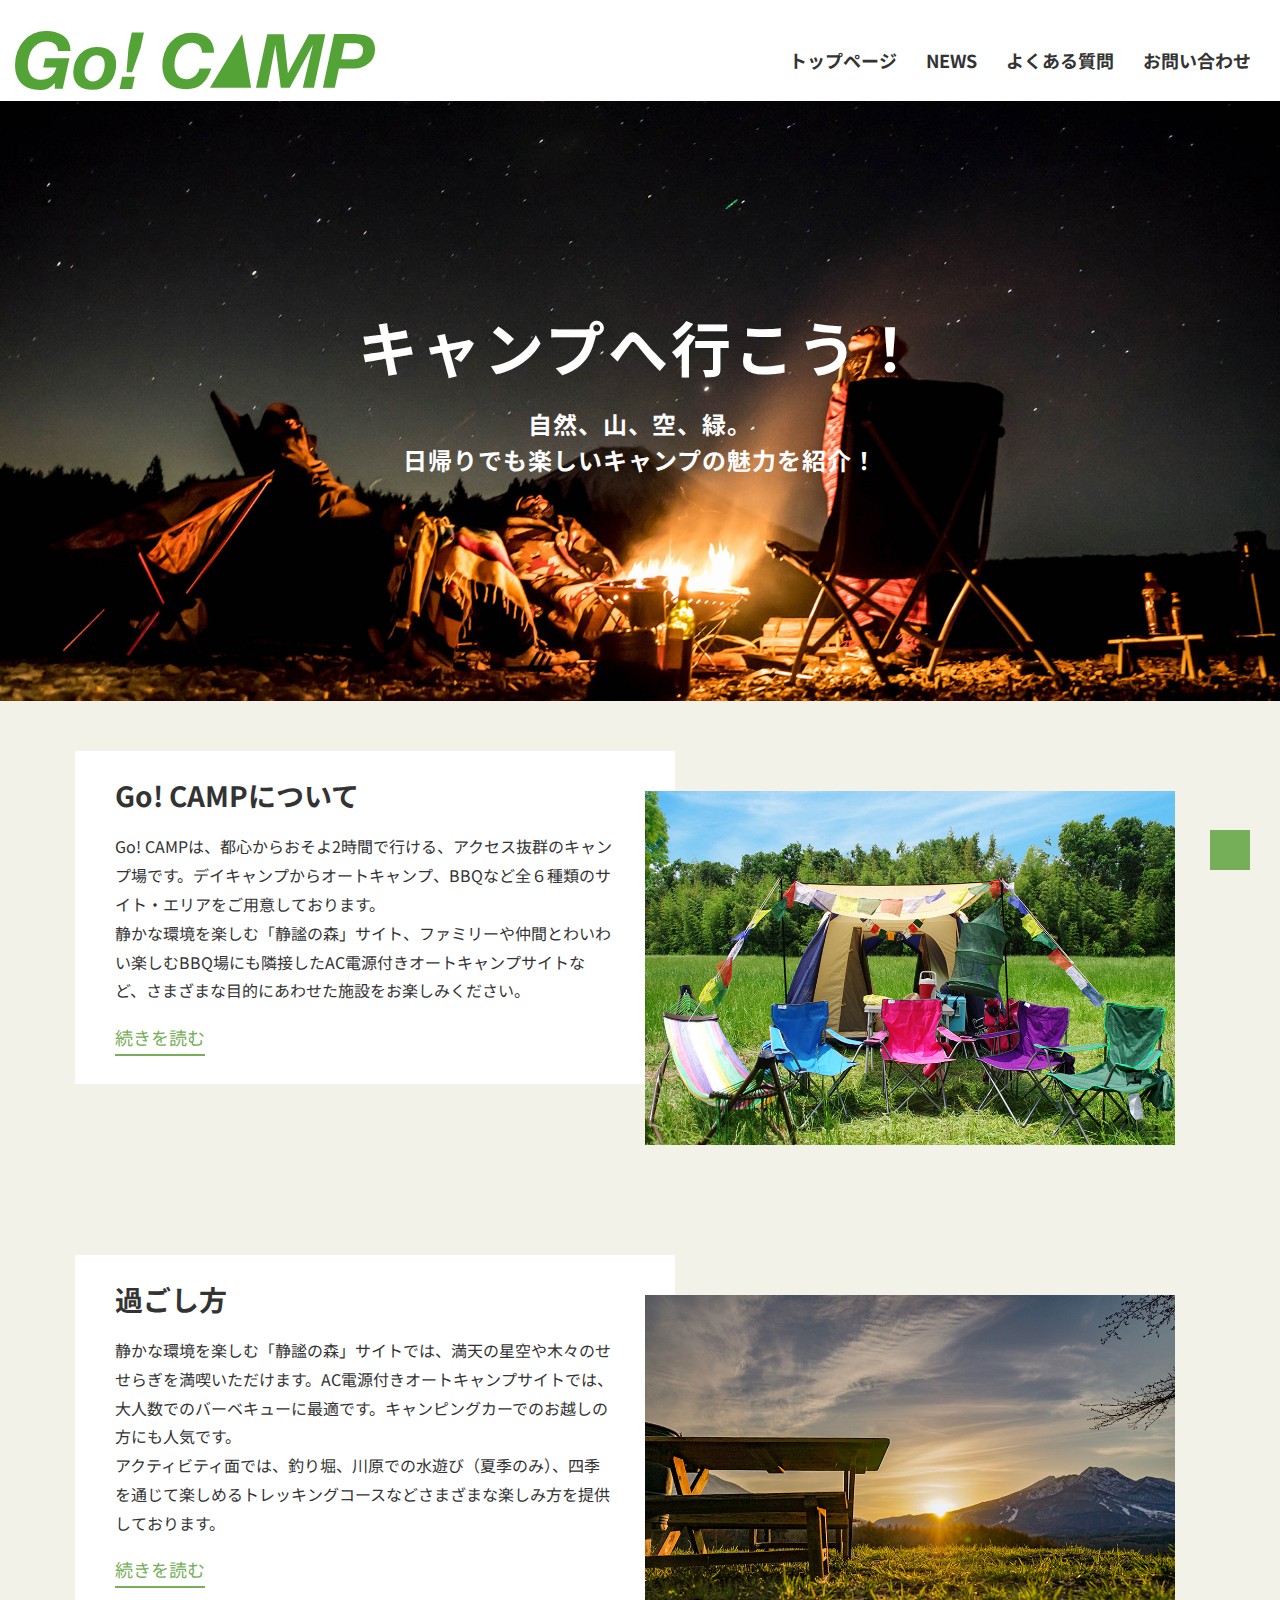
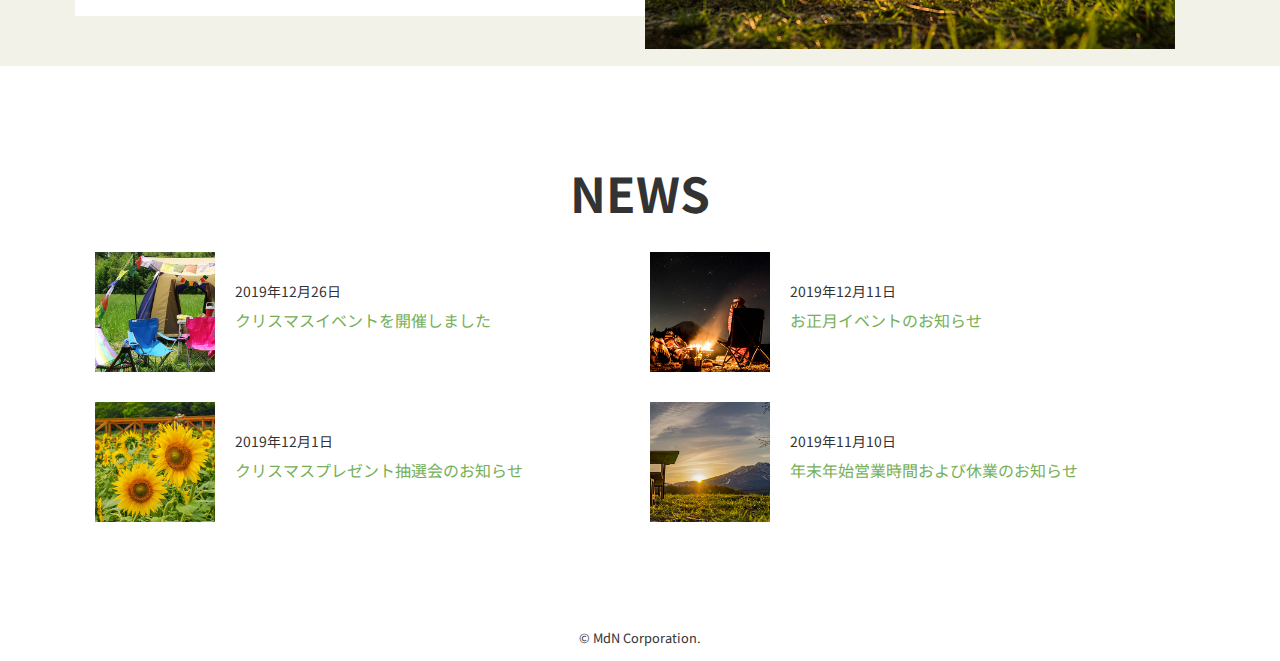
==== index.html @ 80338c7c "create develop." ====
<!DOCTYPE html>
<html lang="ja">
<head>
  <meta charset="UTF-8">
  <meta name="viewport" content="width=device-width">
  <title>Go! CAMP</title>
  <link rel="icon" href="img/favicon.ico">
  <link rel="preconnect" href="https://fonts.gstatic.com">
  <link href="https://fonts.googleapis.com/css2?family=Noto+Sans+JP:wght@400;700&display=swap" rel="stylesheet">
  <link rel="stylesheet" href="css/normalize.css">
  <link rel="stylesheet" href="css/style.css">
  <script src="https://ajax.googleapis.com/ajax/libs/jquery/3.5.1/jquery.min.js"></script>
  <script src="js/script.js"></script>
</head>
<body class="top">
  <header>
    <div class="header-logo">
      <a href="index.html">
        <img src="img/logo.svg" alt="Go! CAMP" width="240">
      </a>
    </div>
    <button id="hamburger" class="header-button">
      <span class="icon"></span>
    </button>
    <nav class="header-gnav">
      <ul>
        <li>
          <a href="index.html">トップページ</a>
        </li>
        <li>
          <a href="list.html">NEWS</a>
        </li>
        <li>
          <a href="faq.html">よくある質問</a>
        </li>
        <li>
          <a href="contact.html">お問い合わせ</a>
        </li>
      </ul>
    </nav>
  </header>
  <div class="hero">
    <h1>キャンプへ行こう！</h1>
    <p>自然、山、空、緑。<br>日帰りでも楽しいキャンプの魅力を紹介！</p>
  </div>
  <div class="top-feature">
    <div class="top-feature_box">
      <h2>Go! CAMPについて</h2>
      <p>
        Go! CAMPは、都心からおそよ2時間で行ける、アクセス抜群のキャンプ場です。デイキャンプからオートキャンプ、BBQなど全６種類のサイト・エリアをご用意しております。<br>
        静かな環境を楽しむ「静謐の森」サイト、ファミリーや仲間とわいわい楽しむBBQ場にも隣接したAC電源付きオートキャンプサイトなど、さまざまな目的にあわせた施設をお楽しみください。
      </p>
      <a href="#">続きを読む</a>
    </div>
    <div class="top-feature-img">
      <img src="img/photo-img01.jpg" width="530" alt="">
    </div>
  </div>
  <div class="top-feature">
    <div class="top-feature_box">
      <h2>過ごし方</h2>
      <p>静かな環境を楽しむ「静謐の森」サイトでは、満天の星空や木々のせせらぎを満喫いただけます。AC電源付きオートキャンプサイトでは、大人数でのバーベキューに最適です。キャンピングカーでのお越しの方にも人気です。<br>アクティビティ面では、釣り堀、川原での水遊び（夏季のみ）、四季を通じて楽しめるトレッキングコースなどさまざまな楽しみ方を提供しております。</p>
      <a href="#">続きを読む</a>
    </div>
    <div class="top-feature-img">
      <img src="img/photo-img02.jpg" width="530" alt="">
    </div>
  </div>
  <section>
    <h2 class="heading-title">NEWS</h2>
    <ul class="top-list">
      <li>
        <a href="news.html">
          <div class="top-list_img">
            <img src="img/photo-thumb01.jpg" width="120" alt="">
          </div>
          <div class="top-list_info">
            <time>2019年12月26日</time>
            <p class="top-list_title">クリスマスイベントを開催しました</p>
          </div>
        </a>
      </li>
      <li>
        <a href="news.html">
          <div class="top-list_img">
            <img src="img/photo-thumb02.jpg" width="120" alt="">
          </div>
          <div class="top-list_info">
            <time>2019年12月11日</time>
            <p class="top-list_title">お正月イベントのお知らせ</p>
          </div>
        </a>
      </li>
      <li>
        <a href="news.html">
          <div class="top-list_img">
            <img src="img/photo-thumb03.jpg" width="120" alt="">
          </div>
          <div class="top-list_info">
            <time>2019年12月1日</time>
            <p class="top-list_title">クリスマスプレゼント抽選会のお知らせ</p>
          </div>
        </a>
      </li>
      <li>
        <a href="news.html">
          <div class="top-list_img">
            <img src="img/photo-thumb04.jpg" width="120" alt="">
          </div>
          <div class="top-list_info">
            <time>2019年11月10日</time>
            <p class="top-list_title">年末年始営業時間および休業のお知らせ</p>
          </div>
        </a>
      </li>
    </ul>
  </section>
  <div id="pagetop" class="pagetop"></div>
  <footer>
    <small>&copy; MdN Corporation.</small>
  </footer>
</body>
</html>
---- css/style.css ----
@charset "UTF-8";

* {
  box-sizing: border-box;
}

html {
  font-size: 62.5%;
}

body {
  color: #333;
  font-family: -apple-system, BlinkMacSystemFont, 'Noto Sans JP', 'ヒラギノ角ゴ ProN W3', 'ヒラギノ角ゴ W3', 'Hiragino Kaku Gothic ProN', 'メイリオ', Meiryo, sans-serif;
  font-size: 1.4rem;
  line-height: 1.8;
}

h1,
h2,
h3,
h4 {
  line-height: 1.5;
}

.heading-title {
  font-size: 2.8rem;
  margin-bottom: .5em;
  text-align: center;
}

a {
  color: #75af57;
  text-decoration: none;
  transition: opacity .3s;
}

a:hover {
  opacity: .8;
}

img {
  height: auto;
  vertical-align: bottom;
  max-width: 100%;
}

ul {
  list-style: none;
  padding: 0;
}

section,
article {
  margin: 0 auto;
  padding: 0 15px;
  max-width: 1140px;
}

.pc-hide {
  display: none;
}

header {
  align-items: flex-start;
  display: flex;
  justify-content: space-between;
  margin: 0 auto;
  padding: 20px 15px 10px;
  position: relative;
  max-width: 1300px;
  z-index: 100;
}

.header-button {
  align-items: center;
  background-color: transparent;
  border: none;
  display: flex;
  justify-content: center;
  height: 75px;
  position: fixed;
  right: 0;
  top: 0;
  width: 75px;
  z-index: 100;
}

.header-button .icon {
  background-color: #333;
  display: block;
  margin: 0 auto;
  height: 2px;
  position: relative;
  top: 0;
  transition: .3s ease;
  width: 24px;
}

.header-button .icon:before,
.header-button .icon:after {
  content: '';
  background-color: #333;
  display: block;
  left: 0;
  margin: 0 auto;
  height: 2px;
  position: absolute;
  transition: .3s ease;
  width: 100%;
}

.header-button .icon::before {
  top: 8px;
}

.header-button .icon::after {
  bottom: 8px;
}

.header-gnav {
  background-color: rgba(255, 255, 255, .9);
  height: 100%;
  position: fixed;
  right: 0;
  text-align: center;
  top: 0;
  transform: translateX(100%);
  transition: .3s ease;
  width: 100%;
}

.header-gnav ul {
  align-items: center;
  display: flex;
  flex-direction: column;
  height: 100%;
  justify-content: center;
  margin: 0;
}

.header-gnav a {
  color: #333;
  display: block;
  font-size: 1.8rem;
  font-weight: bold;
  padding: .8em;
}

.open .header-button .icon {
  background-color: transparent;
}

.open .header-button .icon::before {
  top: 0;
  transform: rotate(45deg);
}

.open .header-button .icon::after {
  bottom: 0;
  transform: rotate(-45deg);
}

.open .header-gnav {
  transform: translateX(0);
}

.top .icon,
.top .icon::before,
.top .icon::after {
  background-color: #eee;
}

.top.open .icon {
  background-color: transparent;
}

.top.open .icon::before,
.top.open .icon::after {
  background-color: #000;
}

.hero {
  background: url(../img/photo-hero.jpg) no-repeat center center/cover;
  display: flex;
  flex-direction: column;
  justify-content: center;
  height: 420px;
  margin: 0 auto;
  position: relative;
  text-align: center;
  transform: translateY(-70px);
  max-width: 1300px;
  z-index: 10;
}

.hero h1 {
  color: #fff;
  font-size: 3.1rem;
  letter-spacing: .03em;
  margin-top: 0;
}

.hero p {
  color: #fff;
  font-size: 1.6rem;
  font-weight: bold;
  letter-spacing: .01em;
  line-height: 1.5;
  margin-top: 0;
}

.top-feature {
  position: relative;
  text-align: center;
  z-index: 1;
}

.top-feature .top-feature_box {
  padding: 0 30px 20px;
}

.top-feature h2 {
  font-size: 2.8rem;
  margin-bottom: .5em;
}

.top-feature p {
  text-align: left;
}

.top-feature a {
  border-bottom: 2px solid #75af57;
  font-size: 1.8rem;
  padding-bottom: .2em;
}

.top-list {
  display: flex;
  flex-wrap: wrap;
  margin: 0;
}

.top-list li {
  margin-bottom: 30px;
  width: 100%;
}

.top-list li a {
  align-items: center;
  display: flex;
}

.top-list li .top-list_img {
  flex: 0 0 120px;
}

.top-list li .top-list_info {
  margin-left: 20px;
}

.top-list li time {
  color: #333;
  font-size: 1.4rem;
}

.top-list li .top-list_title {
  line-height: 1.4;
  margin-top: .25em;
}

.breadcrumb {
  padding: 15px 15px 0 ;
}

.breadcrumb ol {
  display: flex;
  flex-wrap: wrap;
  list-style: none;
  margin: 0;
  padding: 0;
}

.breadcrumb ol li::after {
  content: '>';
  margin: 0 5px;
}

.breadcrumb ol li:last-child::after {
  content: '';
}

main {
  padding: 30px 0;
}

.news-article {
  max-width: 800px;
}

.news-article h1 {
  font-size: 2rem;
  line-height: 1.4;
  margin: 0 0 .5em;
}

.post-date {
  margin: 0 0 10px;
}

.news-article time {
  font-size: 1.2rem;
}

.news-article h3,
.news-article h4 {
  margin: 2em 0 .5em;
}

.news-article h3 {
  font-size: 1.9rem;
}

.news-article h4 {
  font-size: 1.7rem;
}

.news-article ul,
.news-article ol {
  padding-left: 1.5em;
}

.news-article ul {
  list-style: disc;
}

.news-article figure {
  margin: 0;
  text-align: center;
}

.news-article figcaption {
  font-size: 1.4rem;
}

.news-article blockquote {
  border-left: 5px solid #dcd6cb;
  margin-left: 0;
  padding-left: .8em;
}

.faq-section {
  max-width: 800px;
}

.faq-section .faq-content {
  margin-bottom: 60px;
}

.faq-section h2,
.faq-section p {
  display: flex;
  margin-top: 1.2em;
}

.faq-section p {
  display: none;
}

.faq-section h2::before,
.faq-section p::before {
  font-size: 4rem;
  font-weight: bold;
  line-height: 1;
  margin: -.16em 15px 0 0;
}

.faq-section h2::before {
  content: 'Q';
}

.faq-section p::before {
  color: #4eb0b5;
  content: 'A';
}

.contact-description {
  line-height: 2.6;
  margin-bottom: 26px;
}

.contact-form {
  border-collapse: collapse;
  margin: 0 auto 20px;
  max-width: 760px;
  width: 100%;
}

.contact-form th,
.contact-form td {
  display: block;
  padding: .8em;
}

.contact-form th {
  background: #fbf9f6;
  font-weight: 400;
  text-align: left;
  width: 100%;
}

.contact-form input[type=text],
.contact-form input[type=tel],
.contact-form input[type=email],
.contact-form textarea {
  border: 1px solid #e1d9cc;
  padding: .8em;
}

.contact-form input[type=text],
.contact-form input[type=tel] {
  max-width: 270px;
  width: 100%;
}

.contact-form input[type=email] {
  max-width: 400px;
  width: 100%;
}

.contact-form textarea {
  height: 200px;
  overflow-y: scroll;
  resize: none;
  width: 100%;
}

.contact-submit {
  margin: 0 auto 50px;
}

.contact-submit input {
  background: #9d886d;
  border: none;
  border-radius: 5px;
  color: #fff;
  cursor: pointer;
  display: block;
  margin: 0 auto;
  padding: 1.2em 4em;
}

.contact-policy {
  background: #fbf9f6;
  font-size: 1.2rem;
  line-height: 2.4;
  margin: 0 auto;
  padding: 20px;
  max-width: 720px;
  width: 100%;
}

.news-list {
  max-width: 800px;
}

.news-list ol {
  list-style: none;
  margin: 0;
  padding: 0;
}

.news-list li {
  margin-bottom: 20px;
}

.news-list li:last-child {
  margin-bottom: 0;
}

.news-list li a {
  display: flex;
  justify-content: space-between;
}

.news-list-img {
  align-items: center;
  display: flex;
  justify-content: center;
  width: 120px;
}

.news-list-img img {
  display: block;
  height: auto;
  max-height: 100%;
  max-width: 100%;
  width: auto;
}

.news-list-info {
  width: calc(95% - 120px);
}

.pagetop {
  background-color: #75af57;
  bottom: 30px;
  height: 40px;
  position: fixed;
  right: 30px;
  width: 40px;
  z-index: 99;
}

footer {
  padding: 70px 0 10px;
  text-align: center;
}

@media screen and (min-width: 768px) {
  .sp-hide {
    display: none;
  }

  .pc-hide {
    display: block;
  }

  .heading-title {
    font-size: 3.6rem;
  }

  header {
    align-items: center;
  }

  .header-button {
    display: none;
  }

  .header-gnav {
    background: none;
    position: relative;
    transform: translateX(0);
  }

  .header-gnav ul {
    flex-direction: row;
    justify-content: flex-end;
  }

  .hero {
    transform: translateY(0);
  }

  .top-feature {
    align-items: flex-start;
    background-color: #f3f2e8;
    display: flex;
    justify-content: center;
    padding: 100px 0 50px;
    text-align: left;
    transform: translateY(-50px);
  }

  .top-feature:last-of-type {
    flex-direction: row-reverse;
    padding: 50px 0 80px;
  }

  .top-feature .top-feature_box {
    background-color: #fff;
    padding: 0 60px 30px 40px;
    max-width: 600px;
  }

  .top-feature:last-of-type .top-feature_box {
    padding: 0 40px 30px 60px;
  }

  .top-feature .top-feature-img {
    transform: translate(-30px, 40px);
    max-width: 48vw;
  }

  .top-feature:last-of-type .top-feature-img {
    transform: translate(30px, 40px);
  }

  .top-list li {
    padding: 0 10px;
    width: 50%;
  }

  .breadcrumb {
    margin: 0 auto;
    max-width: 1300px;
  }

  .news-article h1 {
    font-size: 2.4rem;
  }

  .news-article time {
    font-size: 1.4rem;
  }

  .faq-section h2,
  .faq-section p {
    margin-top: 2em;
  }

  .faq-section h2:before,
  .faq-section p:before {
    font-size: 5.5rem;
    margin-top: -.2em;
  }

  .contact-description {
    text-align: center;
  }

  .contact-form {
    border-right: 1px solid #e1d9cc;
    border-top: 1px solid #e1d9cc;
  }

  .contact-form th,
  .contact-form td {
    border-left: 1px solid #e1d9cc;
    border-bottom: 1px solid #e1d9cc;
    display: table-cell;
  }

  .contact-form th {
    width: 210px;
  }

  .contact-form input[type=text],
  .contact-form input[type=tel] {
    max-width: 300px;
  }

  .news-list li {
    margin-bottom: 40px;
  }

  .news-list-img {
    width: 240px;
  }

  .news-list-info {
    width: calc(95% - 240px);
  }

  .pagetop {
    cursor: pointer;
  }
}

@media screen and (min-width: 992px) {
  body {
    font-size: 1.6rem;
  }

  .heading-title {
    font-size: 4.8rem;
  }

  header {
    padding-top: 30px;
  }

  header .header-logo {
    flex: none;
  }

  header .header-logo img {
    width: 360px;
  }

  .hero {
    height: 600px;
  }

  .hero h1 {
    font-size: 6rem;
    letter-spacing: .05em;
    margin-bottom: .25em;
  }

  .hero p {
    font-size: 2.4rem;
    letter-spacing: .04em;
  }
}
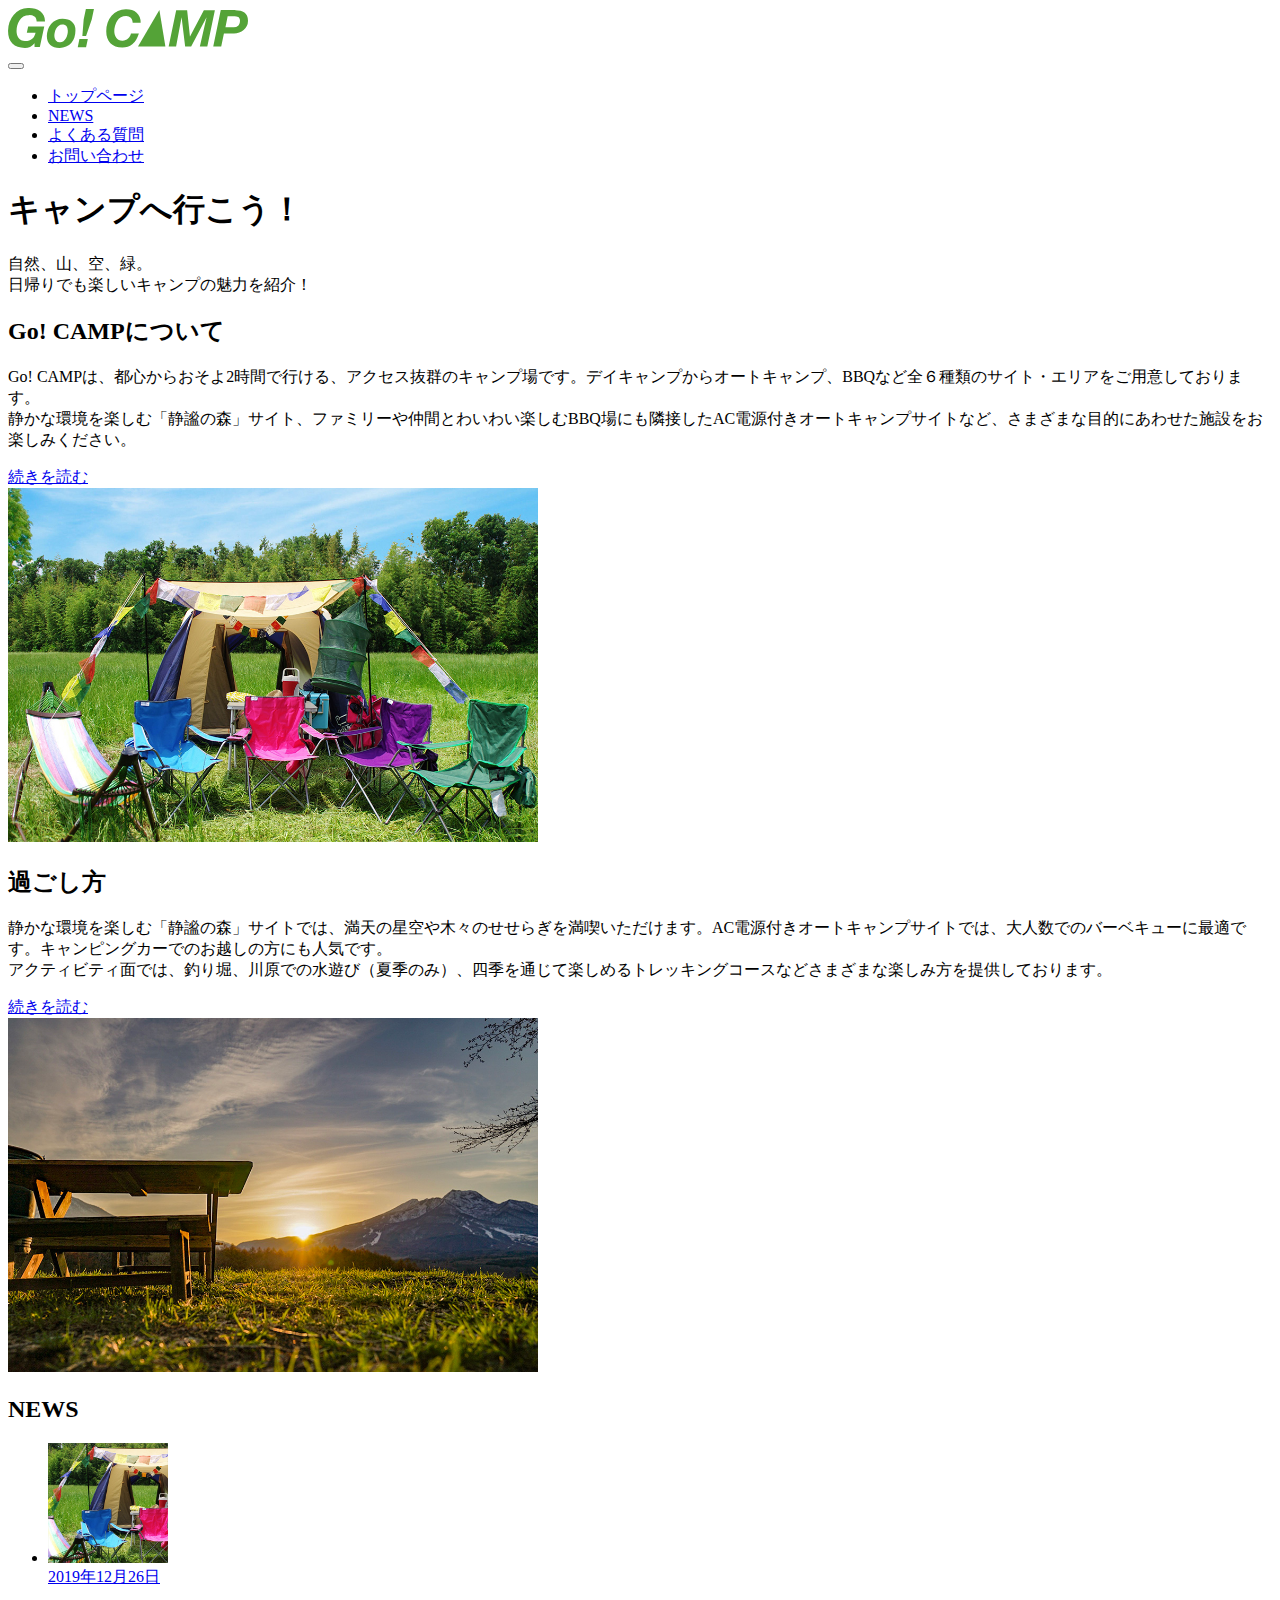
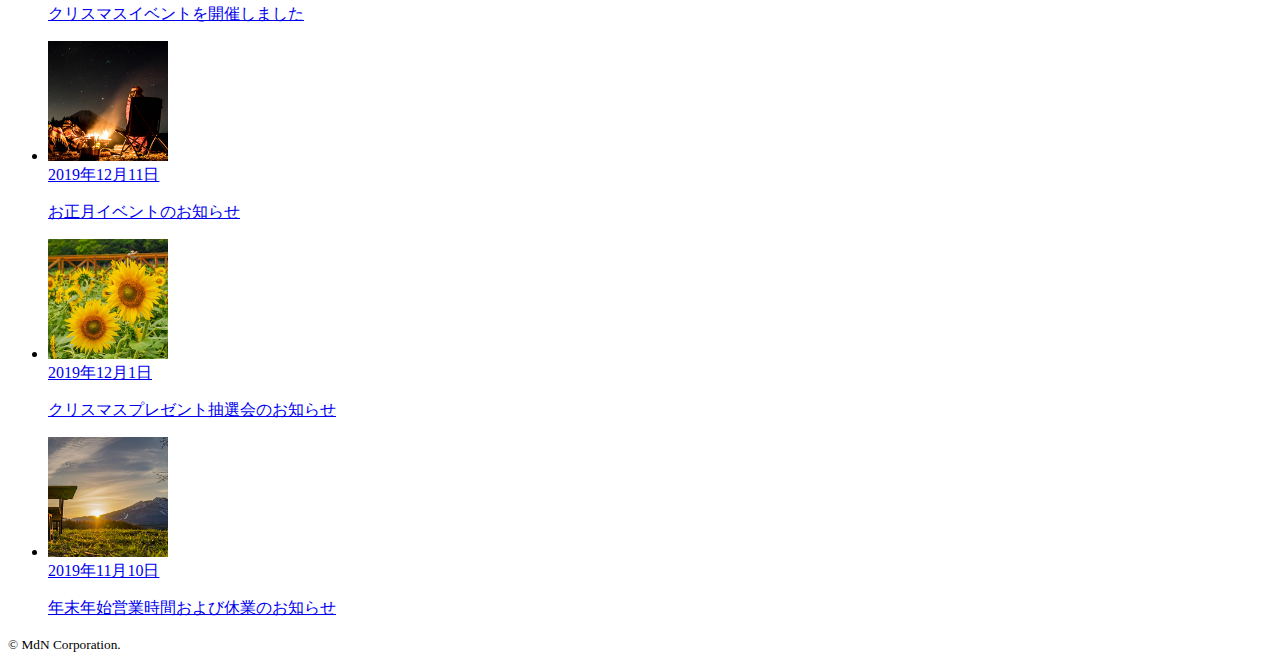
==== commit 2f6ee0b9: "2021.07.29" ====
--- a/index.html
+++ b/index.html
@@ -5,12 +5,13 @@
   <meta name="viewport" content="width=device-width">
   <title>Go! CAMP</title>
   <link rel="icon" href="img/favicon.ico">
-  <link rel="preconnect" href="https://fonts.gstatic.com">
-  <link href="https://fonts.googleapis.com/css2?family=Noto+Sans+JP:wght@400;700&display=swap" rel="stylesheet">
+  <!-- <link rel="preconnect" href="https://fonts.gstatic.com"> -->
+  <!-- <link href="https://fonts.googleapis.com/css2?family=Noto+Sans+JP:wght@400;700&display=swap" rel="stylesheet">
   <link rel="stylesheet" href="css/normalize.css">
-  <link rel="stylesheet" href="css/style.css">
+  <link rel="stylesheet" href="css/style.css"> -->
   <script src="https://ajax.googleapis.com/ajax/libs/jquery/3.5.1/jquery.min.js"></script>
   <script src="js/script.js"></script>
+<php wp_head();>
 </head>
 <body class="top">
   <header>
@@ -115,9 +116,10 @@
       </li>
     </ul>
   </section>
-  <div id="pagetop" class="pagetop"></div>
-  <footer>
-    <small>&copy; MdN Corporation.</small>
-  </footer>
-</body>
-</html>
+	<div id="pagetop" class="pagetop"></div>
+	<footer>
+		<small>&copy; MdN Corporation.</small>
+	</footer>
+	</body>
+	</html>
+  
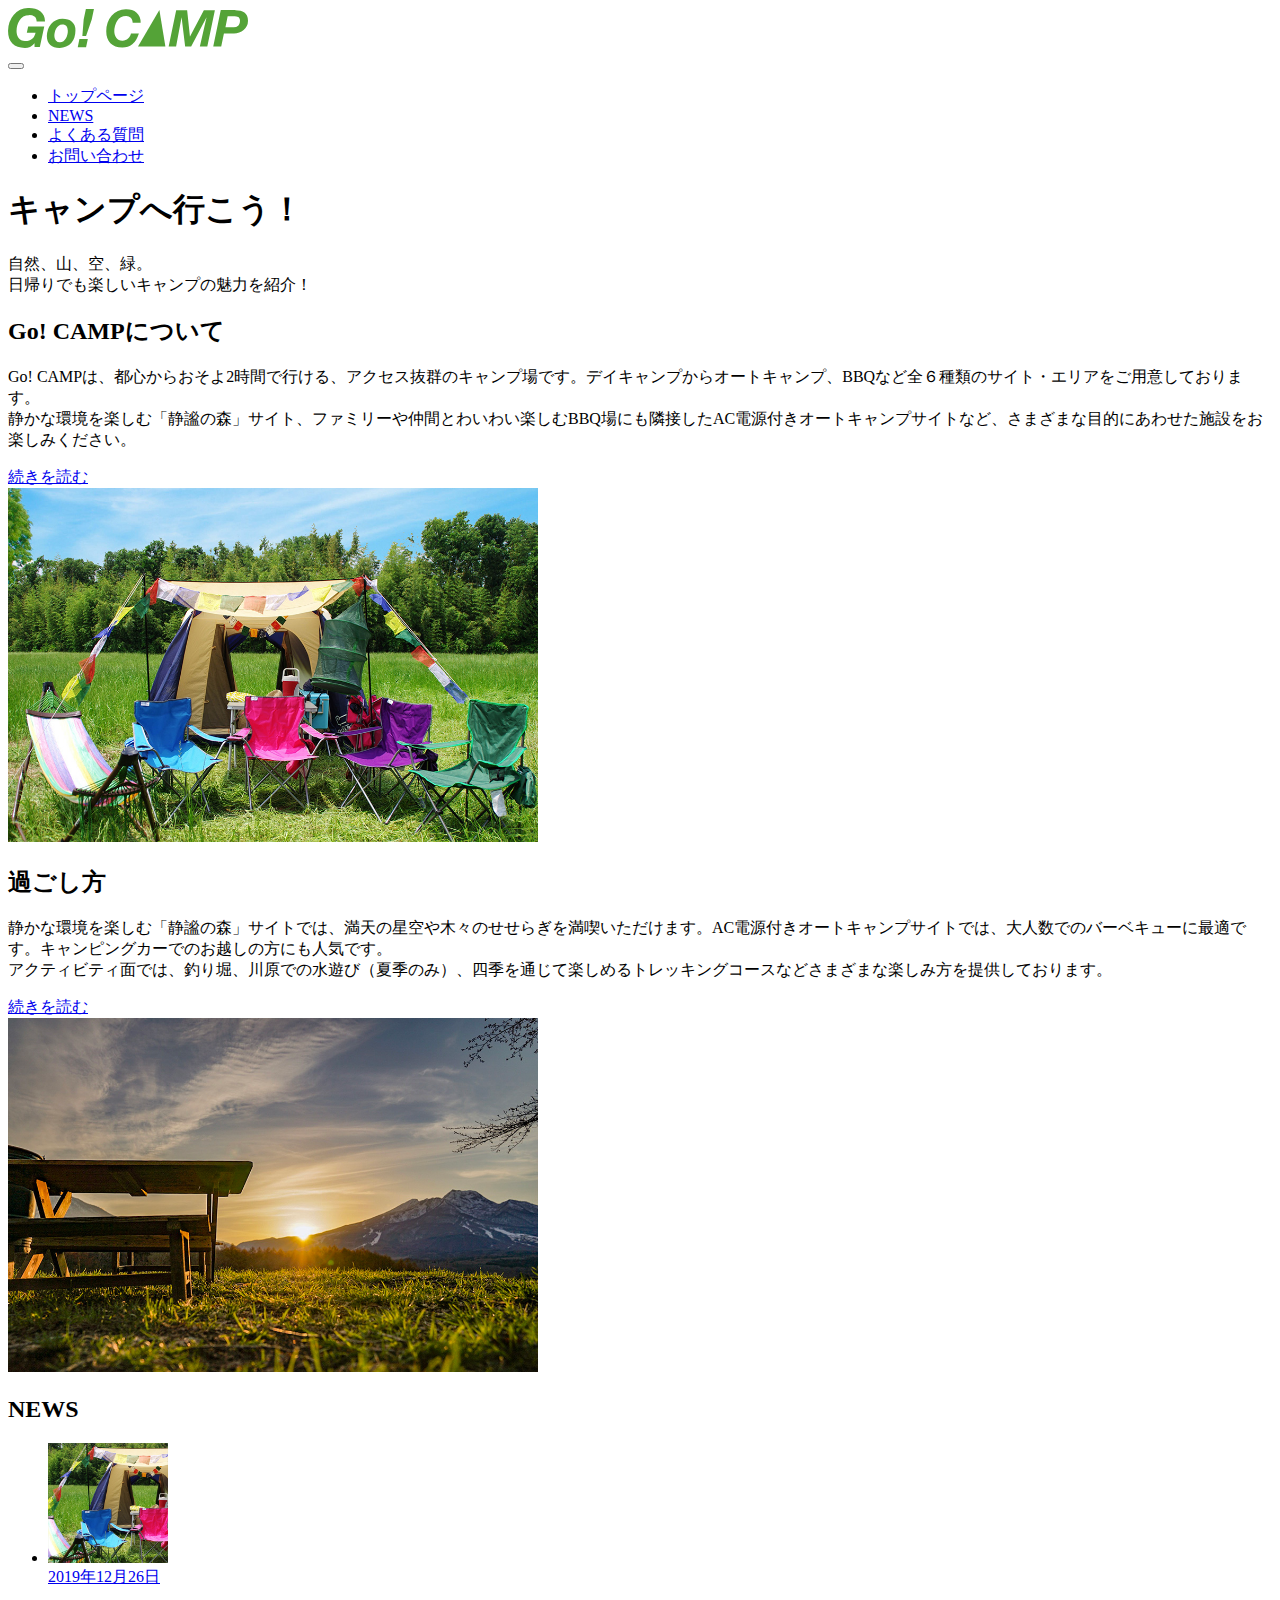
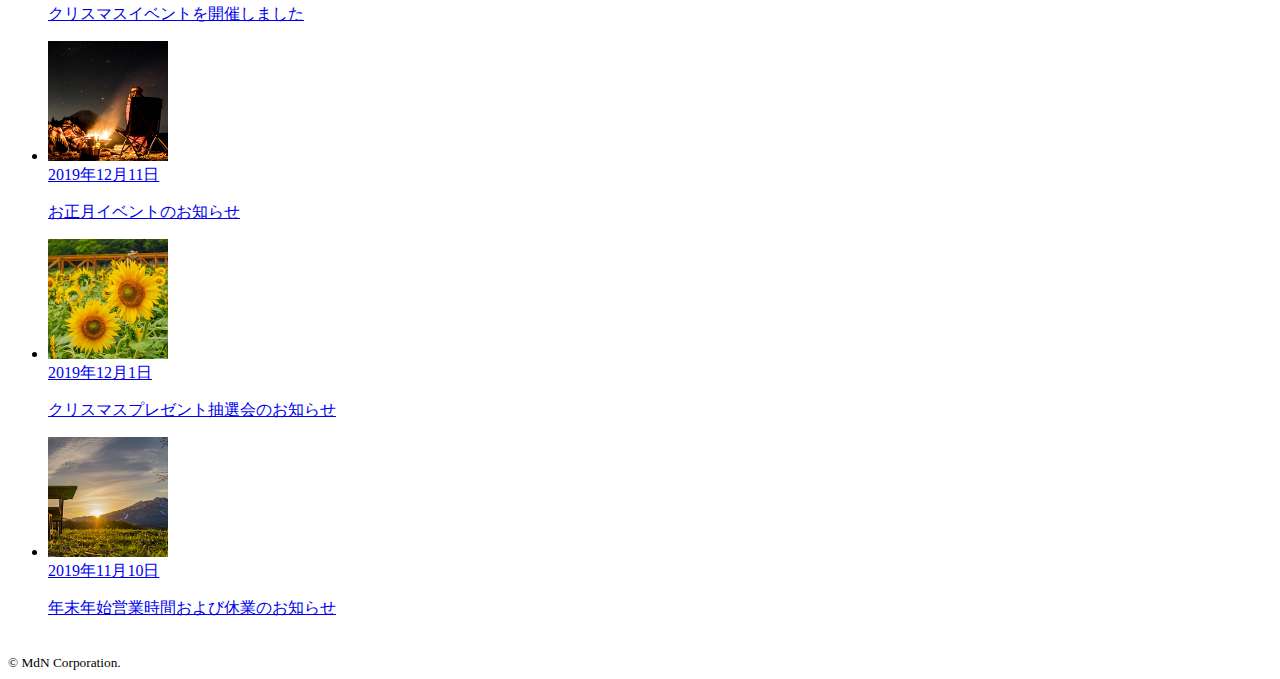
==== commit 2ce6fdb0: "2021.09.23" ====
--- a/index.html
+++ b/index.html
@@ -116,7 +116,9 @@
       </li>
     </ul>
   </section>
-	<div id="pagetop" class="pagetop"></div>
+	<div id="pagetop" class="pagetop">
+	<img src="images/arrow.png" width="" heigt="" alt="">
+	</div>
 	<footer>
 		<small>&copy; MdN Corporation.</small>
 	</footer>
--- a/css/style.css
+++ b/css/style.css
@@ -504,16 +504,30 @@
 .pagetop {
   background-color: #75af57;
   bottom: 30px;
-  height: 40px;
-  position: fixed;
+  height: 40px; 
+  position: fixed; 
   right: 30px;
   width: 40px;
   z-index: 99;
+} 
+
+.pagetop img {
+	border-radius: 50%;	
 }
 
 footer {
   padding: 70px 0 10px;
   text-align: center;
+}
+
+.error404 article,
+.error404{
+	text-align: center:
+}
+
+.error404 h1{
+	color: #333;
+	text-shadow: initial;
 }
 
 @media screen and (min-width: 768px) {
